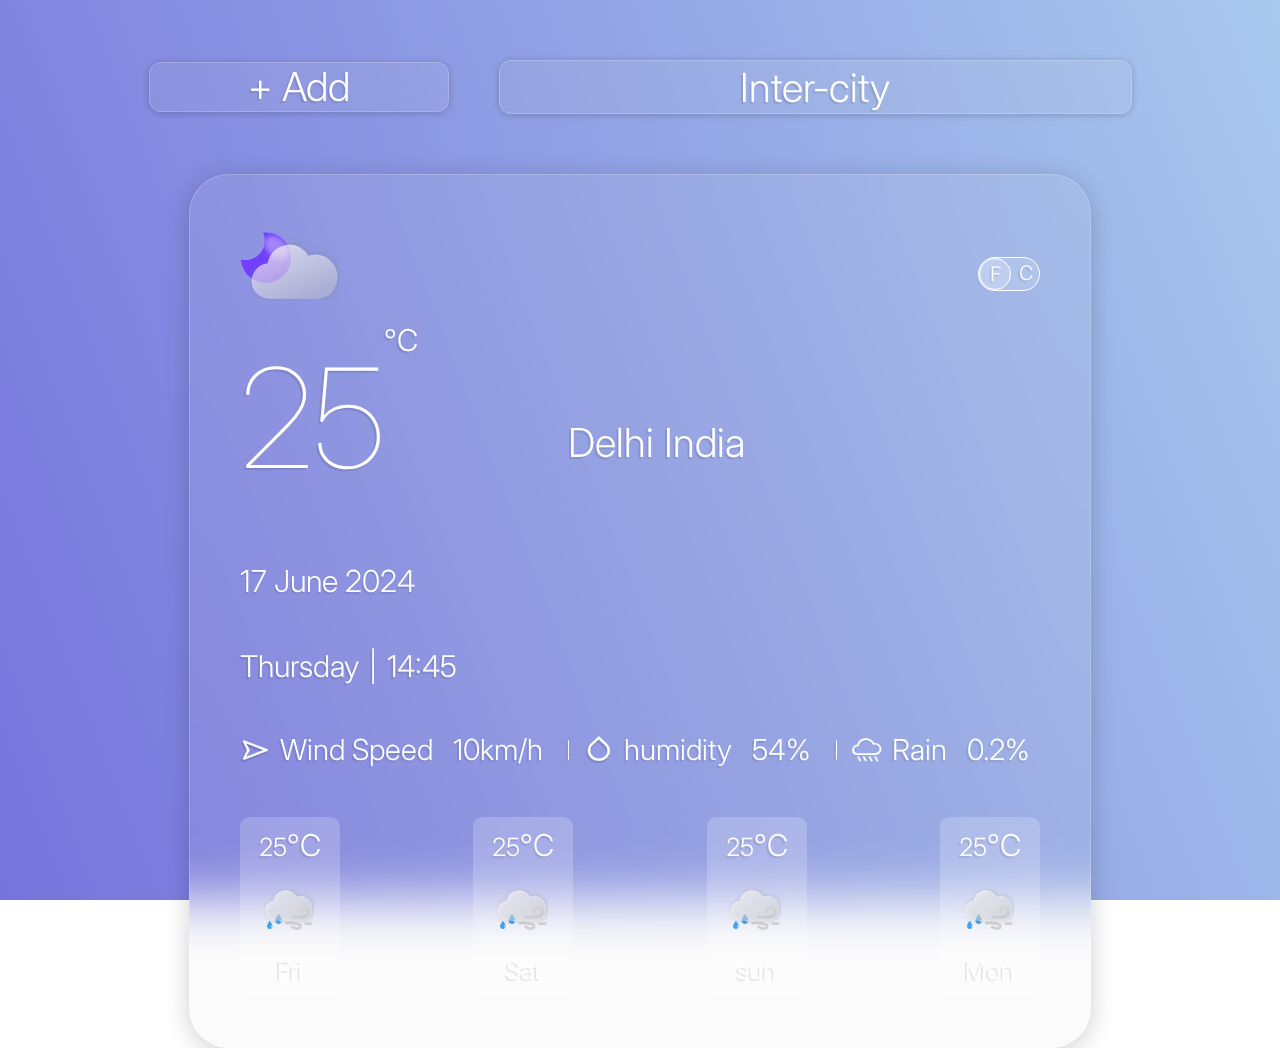
==== index.html @ 00d5a12a "added date time and month final" ====
<!DOCTYPE html>
<html lang="en">
  <head>
    <meta charset="UTF-8" />
    <meta name="viewport" content="width=device-width, initial-scale=1.0" />
    <link href="/styling/header.css" rel="stylesheet" />
    <link href="/styling/body.css" rel="stylesheet" />
    <!--link to google icon-->
    <link
      href="https://fonts.googleapis.com/icon?family=Material+Icons"
      rel="stylesheet"
    />
    <!--links to fonts-->
    <link rel="preconnect" href="https://fonts.googleapis.com" />
    <link rel="preconnect" href="https://fonts.gstatic.com" crossorigin />
    <link
      href="https://fonts.googleapis.com/css2?family=Inter:wght@100..900&family=Outfit:wght@100..900&family=Young+Serif&display=swap"
      rel="stylesheet"
    />
    <title>My weather</title>
  </head>
  <body>
    <main class="container">
      <!--Header-->
      <header class="header-section">
        <div class="left-side">
          <button class="save-button"> + Add</button>
        </div>
        <div class="right-side">
          <input class="search-input" type="text" placeholder="Inter-city"> 
        </div>
        </div>
      </header>
      <!--sidebar-->

      <aside class="sidebar">
        <!-- Sidebar content goes here -->
        <ul class="favorites-list">
          <!-- Placeholder for favorite locations -->
        </ul>
      </aside>

      <div class="card-container">
        <!-- First Row -->
        <div class="first-row">
          <div class="item">
            <img
              class="weather-image"
              src="/resources/icons_header/WeatherIcon - 2-40.svg"
            />
          </div>
          <!-- First Row toggle button-->
          <div class="toggle">
            <input
              type="radio"
              id="toggle-f"
              name="temperature"
              class="toggle-input"
              checked
            />
            <label for="toggle-f" class="toggle-label">F</label>
            <input
              type="radio"
              id="toggle-c"
              name="temperature"
              class="toggle-input"
            />
            <label for="toggle-c" class="toggle-label">C</label>
          </div>
        </div>
        <!-- Second Row -->
        <div class="second-row">
          <div>
            <span class="temperature">25</span><span class="unit">°C</span>
          </div>
          <div class="location-area city">Delhi India</div>
        </div>

        <!-- Third Row -->
        <div class="item date-month-year">17 June 2024</div>
        <!-- Fourth Row -->
        <div class="fourth-row ">
          <div class="day-of-week">Thursday</div>
          <div>|</div>
          <div class="time">14:45</div>
        </div>

        <!-- Fifth Row -->
        <div class="fifth-row">
          <div class="weather-info-item">
            <img
              class="weather-info-icon"
              src="resources/icons_header/wind-direction-icon.svg"
              alt="wind-direction"
            />
            <span class="weather-info-label">Wind Speed</span>
            <span class="weather-info-value wind">10km/h</span>
          </div>
          <div class="item">|</div>
          <div class="weather-info-item">
            <img
              class="weather-info-icon"
              src="resources/icons_header/hum.svg"
              alt="humidity"
            />
            <span class="weather-info-label">humidity</span>
            <span class="weather-info-value humidity">54%</span>
          </div>
          <div class="item">|</div>
          <div class="weather-info-item">
            <img
              class="weather-info-icon"
              src="resources/icons_header/Group 656.svg"
              alt="rain"
            />
            <span class="weather-info-label">Rain</span>
            <span class="weather-info-value">0.2%</span>
          </div>
        </div>

        <!-- Sixth Row -->
        <div class="six-row">
          <div class="rectangle">
            <div class="temp">
              <span class="forcast-temperature">25</span
              ><span class="unit">°C</span>
            </div>
            <img
              class="forcast-icon"
              src="/resources/icons_header/WeatherIcon - 2-65.svg"
            />
            <p>Fri</p>
          </div>
          <div class="rectangle">
            <div class="temp">
              <span class="forcast-temperature">25</span
              ><span class="unit">°C</span>
            </div>
            <img
              class="forcast-icon"
              src="/resources/icons_header/WeatherIcon - 2-65.svg"
            />
            <p>Sat</p>
          </div>
          <div class="rectangle">
            <div class="temp">
              <span class="forcast-temperature">25</span
              ><span class="unit">°C</span>
            </div>
            <img
              class="forcast-icon"
              src="/resources/icons_header/WeatherIcon - 2-65.svg"
            />
            <p>sun</p>
          </div>
          <div class="rectangle">
            <div class="temp">
              <span class="forcast-temperature">25</span
              ><span class="unit">°C</span>
            </div>
            <img
              class="forcast-icon"
              src="/resources/icons_header/WeatherIcon - 2-65.svg"
            />
            <p>Mon</p>
          </div>
        </div>
      </div>
    </main>
    <script src="/js/header.js"></script>
    <script src="/js/toggle.js"></script>
    <script src="/js/weatherApi.js"></script>
  </body>
</html>
---- styling/header.css ----
* {
  border: 0;
  margin: 0;
  color: #FFF;
  text-shadow: -1.642px 2.458px 0.816px rgba(0, 0, 0, 0.10);
  font-family: Inter;
  font-style: normal;
  font-weight: 300;
  line-height: 34px;
}

/*General css */



.container {
  display: flex;
  flex-direction: column;
  align-items: center;
  height: 100vh;
  background: linear-gradient(249deg, #a8c8ed 0%, #7673dc 100%);
}

.header-section {
  display: flex;
  align-items: center;
  justify-content: center;
  gap: 50px;
  height: 90px;
  padding: 60px;
}

/*styling home icon */

.left-side,.right-side{
  display: flex;
  align-items: center;
  justify-content:center;
  gap: 40px;
  font-size: 40px;
  
}


/*styling the the search area 
possibilities include search html or textarea like  google will apply this some time later. 

*/

.right-side{
  display: flex;
  align-items: center;
  justify-content:center;
  gap: 40px;
}


.search-input{
  font-size: 40px;
  text-align: center;
  color: white;
  height: 50px;
  border-radius: 12.234px;
  border: 0.306px solid rgba(255, 255, 255, 0.20);
  background: rgba(217, 217, 217, 0.10);
  box-shadow: 0px 1.223px 7.34px -0.306px rgba(0, 0, 0, 0.20);
  backdrop-filter: blur(7.646177291870117px);
}

/*changing the placeholder text */

input::placeholder{
  color: white;
  font-family:Inter;
}


.save-button{
  width: 300px;
  height: 50px;
  font-size: 40px;
  border-radius: 12.234px;
  border: 0.306px solid rgba(255, 255, 255, 0.20);
  background: rgba(217, 217, 217, 0.10);
  box-shadow: 0px 1.223px 7.34px -0.306px rgba(0, 0, 0, 0.20);
  backdrop-filter: blur(7.646177291870117px);
}
---- styling/body.css ----
* {
  border: 0;
  margin: 0;
  color: #fff;
  text-shadow: -1.642px 2.458px 0.816px rgba(0, 0, 0, 0.1);
  font-family: Inter;
  font-style: normal;
  font-weight: 300;
  line-height: 34px;
}



.card-container {
  padding: 50px;
  width: 800px;
  height: 800px;
  border-radius: 40px;
  border: 1px solid rgba(255, 255, 255, 0.2);
  background: rgba(217, 217, 217, 0.1);
  box-shadow: 0px 4.28px 25.678px -1.07px rgba(0, 0, 0, 0.2);
  backdrop-filter: blur(26.747997283935547px);
}

/*styling the first row */

.weather-image {
  width: 107.163px;
  height: 87.025px;
}

.first-row {
  display: flex;
  align-items: center;
  justify-content: space-between;
}

/*styling the toggle button*/

.toggle-input{
  display: none;
  }

  .toggle{
    display: flex;
    align-self: center;
    justify-content: space-around;
    background: rgba(255, 255, 255, 0.16);
    width: 60px;
    height: 32px;
    border: 1px solid white;
    border-radius: 25px;
    font-size: 20px;
   
  }

  .toggle-label{
    display: flex;
    border-radius: 25px;
    width: 10px;
    height: 10px;
    padding: 10px;
    align-items: center;
    background:rgba(255, 255, 255, 0.18); /* Initial background color */
    display: flex;
    justify-content: center;
    align-items: center;
    cursor: pointer;
    transition: background-color 0.3s ease;
   
  }

  #toggle-c:checked + .toggle-label {
    border: 0.5px solid white;
    background: rgba(255, 255, 255, 0.18); /* Initial background color */
  }

  #toggle-f:checked + .toggle-label {
    border: 0.5px solid white;
    background:rgba(255, 255, 255, 0.18); /* Initial background color */
  }

  .toggle-input:not(:checked) + .toggle-label {
    background: transparent;
  }

/*styling the second row*/

.second-row {
  display: flex;
  justify-content:flex-start;
  align-items: center;
  gap: 150px;
}

.location-area{
  font-size: 40px;
}

.temperature {
  color: #fff;
  -webkit-text-stroke-width: 0.8427428007125854;
  -webkit-text-stroke-color: #fff;
  font-size: 138px;
  font-style: normal;
  font-weight: 100;
  line-height: 190px;
  display: inline-block;
  vertical-align: top;
  margin-bottom: 50px;
}

.unit {
  font-size: 30px;
}

.date-month-year {
  color: #fff;
  text-shadow: -1.273px 1.905px 0.632px rgba(0, 0, 0, 0.1);
  -webkit-text-stroke-width: 0.8427428007125854;
  -webkit-text-stroke-color: #fff;
  font-family: Inter;
  font-size: 30.339px;
  font-style: normal;
  font-weight: 300;
  line-height: 120%; /* 36.406px */
  margin-bottom: 50px;
}

.fourth-row {
  display: flex;
  align-items: center;
  justify-content: start;
  gap: 10px;
  margin-bottom: 50px;
  font-size: 30px;
}

.fifth-row {
  display: flex;
  flex-direction: row;
  align-items: center;
  justify-content: space-between;
}

.weather-info-item {
  display: flex;
  align-items: center;
  justify-content: space-between;
}

.weather-info-icon {
  align-items: center;
  height: 30px;
  width: 30px;
}

.weather-info-label,
.weather-info-value {
  font-size: 29px;
  margin: 0 10px;
}

.six-row {
  display: flex;
  align-items: center;
  justify-content: space-between;
  margin-top: 50px;
  font-size: 25px;
}

.rectangle {
  display: flex;
  flex-direction: column;
  align-items: center;
  justify-content: space-around;
  width: 100px;
  height: 180px;
  border-radius: 9.595px;
  background: rgba(255, 255, 255, 0.2);
  filter: blur(0.47973838448524475px);
}

.forcast-icon {
  width: 56.945px;
  height: 47.483px;
}
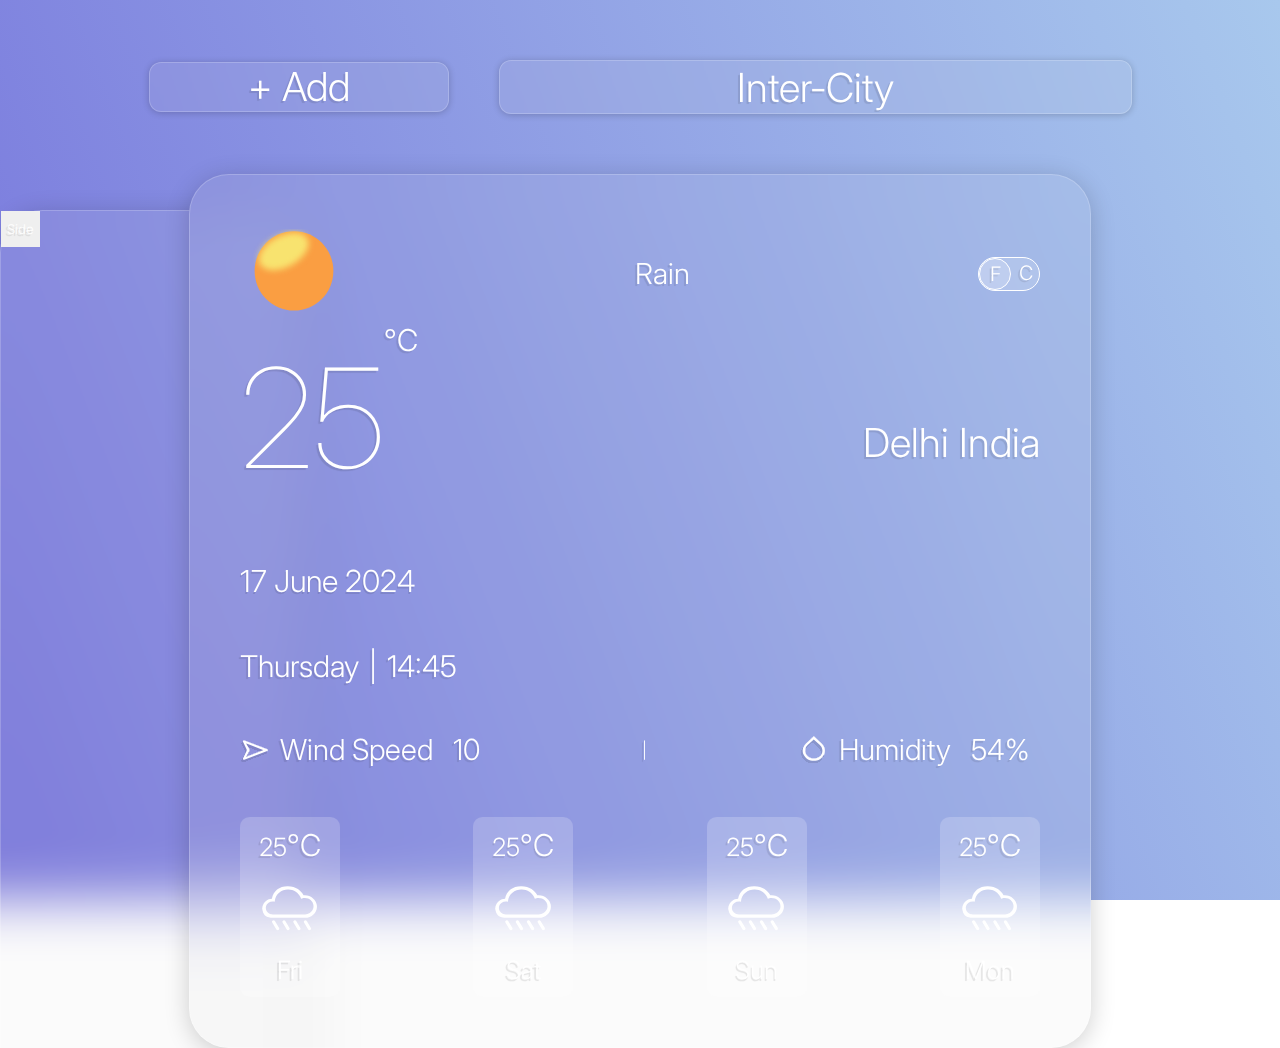
==== commit 37daeedb: "fixed css and display info" ====
--- a/index.html
+++ b/index.html
@@ -5,6 +5,7 @@
     <meta name="viewport" content="width=device-width, initial-scale=1.0" />
     <link href="/styling/header.css" rel="stylesheet" />
     <link href="/styling/body.css" rel="stylesheet" />
+    <link href="/styling/sidebar.css" rel="stylesheet" />
     <!--link to google icon-->
     <link
       href="https://fonts.googleapis.com/icon?family=Material+Icons"
@@ -34,7 +35,7 @@
       <!--sidebar-->
 
       <aside class="sidebar">
-        <!-- Sidebar content goes here -->
+        <button>side</button><!-- Sidebar content goes here -->
         <ul class="favorites-list">
           <!-- Placeholder for favorite locations -->
         </ul>
@@ -45,9 +46,12 @@
         <div class="first-row">
           <div class="item">
             <img
-              class="weather-image"
-              src="/resources/icons_header/WeatherIcon - 2-40.svg"
+              class="weather-icon"
+              src="/resources/weather-icons/clear sky/01d.svg"
             />
+          </div>
+          <div class="weather-info-item">
+            <span class="description">Rain</span>
           </div>
           <!-- First Row toggle button-->
           <div class="toggle">
@@ -90,31 +94,21 @@
           <div class="weather-info-item">
             <img
               class="weather-info-icon"
-              src="resources/icons_header/wind-direction-icon.svg"
+              src="/resources/weather-icons/Other-icon/wind-direction-icon.svg"
               alt="wind-direction"
             />
             <span class="weather-info-label">Wind Speed</span>
-            <span class="weather-info-value wind">10km/h</span>
+            <span class="weather-info-value wind">10</span>
           </div>
           <div class="item">|</div>
           <div class="weather-info-item">
             <img
               class="weather-info-icon"
-              src="resources/icons_header/hum.svg"
+              src="/resources/weather-icons/Other-icon/hum.svg"
               alt="humidity"
             />
             <span class="weather-info-label">humidity</span>
             <span class="weather-info-value humidity">54%</span>
-          </div>
-          <div class="item">|</div>
-          <div class="weather-info-item">
-            <img
-              class="weather-info-icon"
-              src="resources/icons_header/Group 656.svg"
-              alt="rain"
-            />
-            <span class="weather-info-label">Rain</span>
-            <span class="weather-info-value">0.2%</span>
           </div>
         </div>
 
@@ -127,7 +121,7 @@
             </div>
             <img
               class="forcast-icon"
-              src="/resources/icons_header/WeatherIcon - 2-65.svg"
+              src="/resources/weather-icons/Other-icon/Group 656.svg"
             />
             <p>Fri</p>
           </div>
@@ -138,7 +132,7 @@
             </div>
             <img
               class="forcast-icon"
-              src="/resources/icons_header/WeatherIcon - 2-65.svg"
+              src="/resources/weather-icons/Other-icon/Group 656.svg"
             />
             <p>Sat</p>
           </div>
@@ -149,7 +143,7 @@
             </div>
             <img
               class="forcast-icon"
-              src="/resources/icons_header/WeatherIcon - 2-65.svg"
+              src="/resources/weather-icons/Other-icon/Group 656.svg"
             />
             <p>sun</p>
           </div>
@@ -160,7 +154,7 @@
             </div>
             <img
               class="forcast-icon"
-              src="/resources/icons_header/WeatherIcon - 2-65.svg"
+              src="/resources/weather-icons/Other-icon/Group 656.svg"
             />
             <p>Mon</p>
           </div>
--- a/styling/body.css
+++ b/styling/body.css
@@ -7,6 +7,7 @@
   font-style: normal;
   font-weight: 300;
   line-height: 34px;
+  text-transform: capitalize;
 }
 
 
@@ -24,7 +25,7 @@
 
 /*styling the first row */
 
-.weather-image {
+.weather-icon {
   width: 107.163px;
   height: 87.025px;
 }
@@ -88,9 +89,11 @@
 
 .second-row {
   display: flex;
-  justify-content:flex-start;
+  align-items:center ;
+  flex-direction: row;
+  justify-content:space-between;
   align-items: center;
-  gap: 150px;
+
 }
 
 .location-area{
@@ -155,7 +158,7 @@
   width: 30px;
 }
 
-.weather-info-label,
+.weather-info-label,.description,
 .weather-info-value {
   font-size: 29px;
   margin: 0 10px;
--- a/styling/sidebar.css
+++ b/styling/sidebar.css
@@ -0,0 +1,14 @@
+.sidebar {
+  margin-right: 10px;
+  position: fixed;
+  top: 210px;
+  left:0;
+  right: 100;
+  width: 300px;
+  height: 900px;
+  border-radius: 42.797px;
+  border: 1.07px solid rgba(255, 255, 255, 0.2);
+  background: rgba(217, 217, 217, 0.1);
+  box-shadow: 0px 4.28px 25.678px -1.07px rgba(0, 0, 0, 0.2);
+  backdrop-filter: blur(26.747997283935547px);
+}
